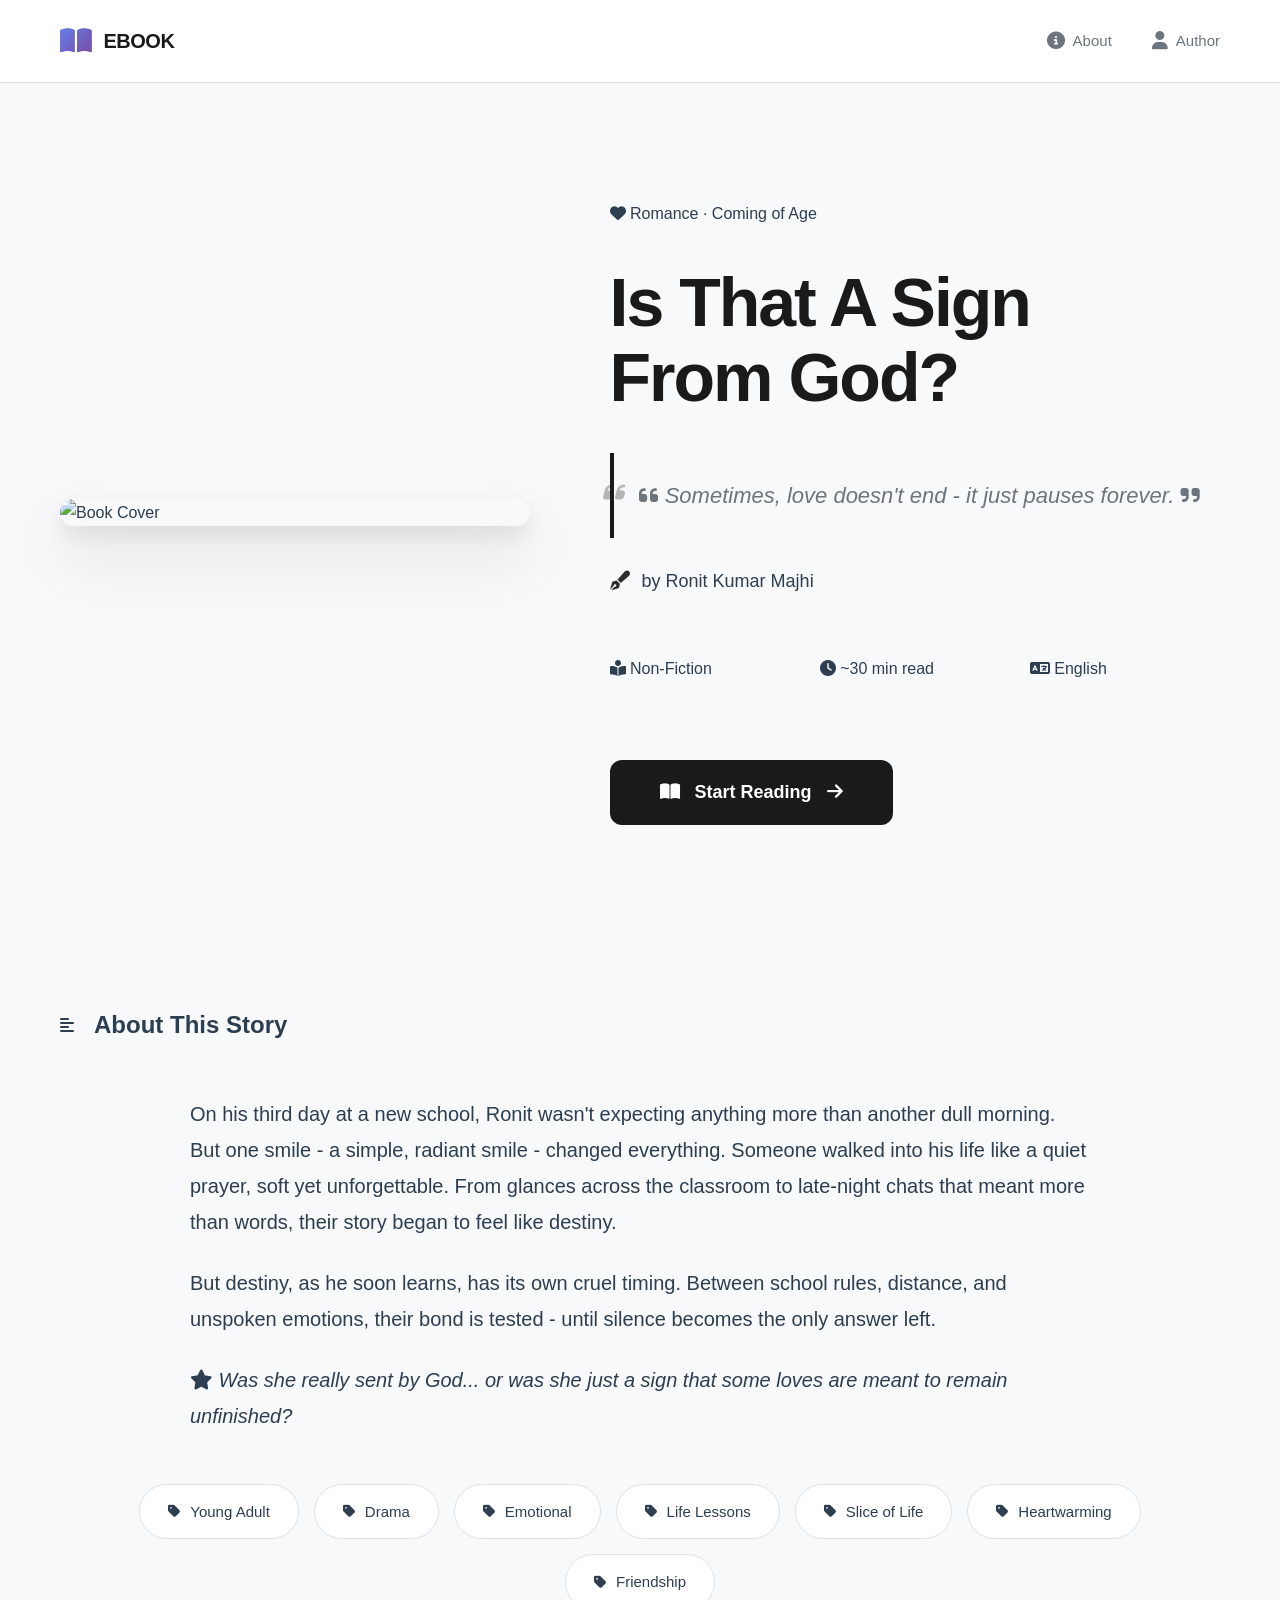
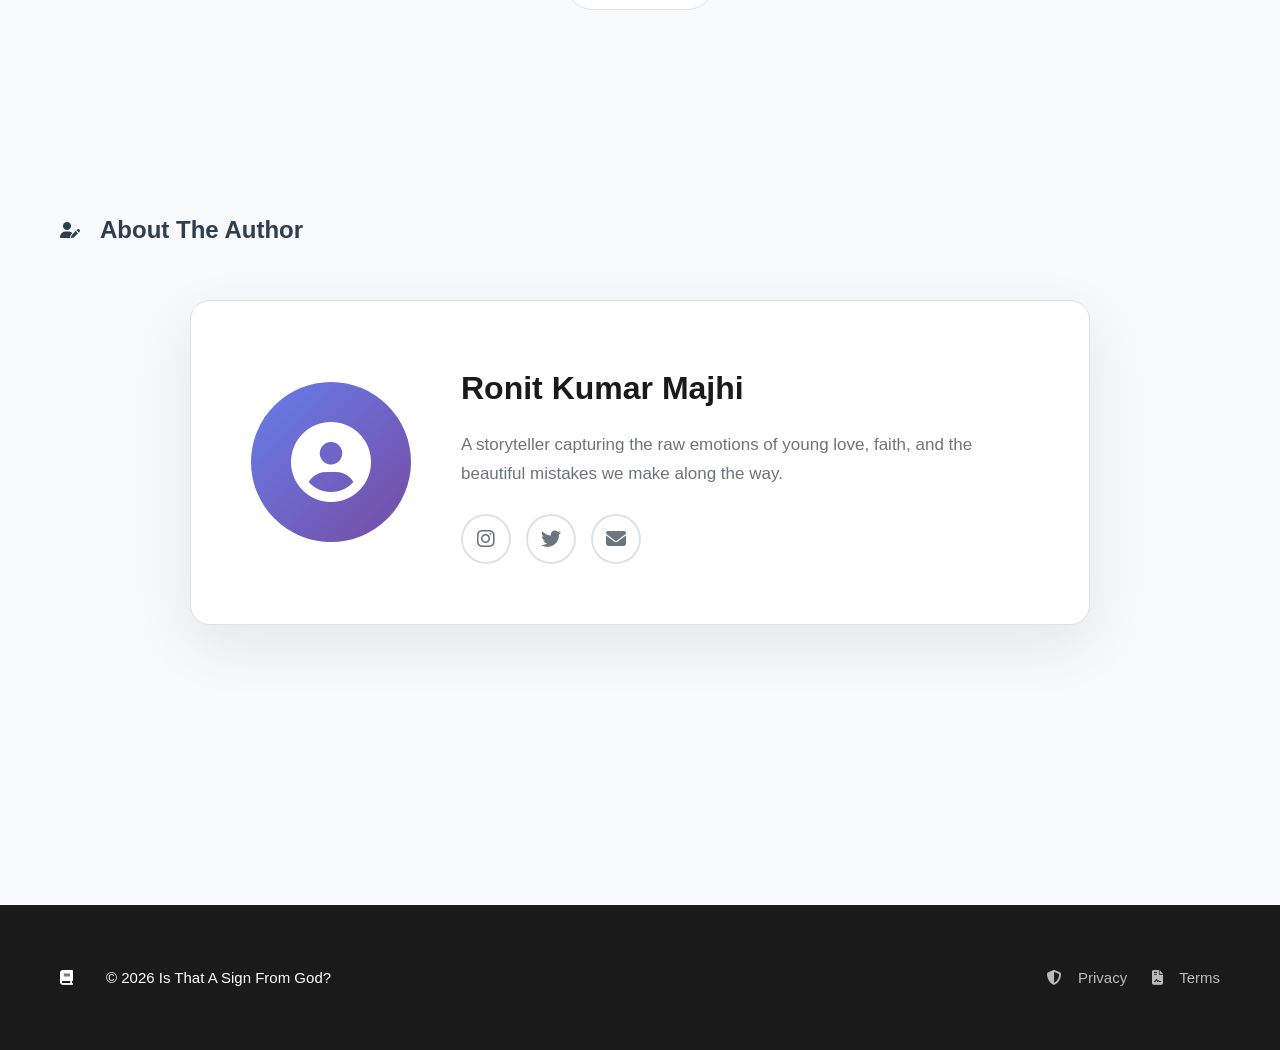
==== protected/story.html @ c8189203 "Add files via upload" ====
<!DOCTYPE html>
<html lang="en">
<head>
    <meta charset="UTF-8">
    <meta name="viewport" content="width=device-width, initial-scale=1.0">
    <title>Is That A Sign From God? - Story</title>
    <link rel="stylesheet" href="https://cdnjs.cloudflare.com/ajax/libs/font-awesome/6.4.0/css/all.min.css">
    <link rel="stylesheet" href="../css/story-styles.css">
</head>
<body>
    <!-- Progress Bar -->
    <div class="reading-progress" id="progressBar"></div>
    
    <!-- Minimalist Navigation -->
    <nav class="story-nav">
        <div class="nav-content">
            <a href="../index.html" class="back-link">
                <i class="fas fa-arrow-left"></i>
                <span>Back to Home</span>
            </a>
            <div class="reading-info">
                <i class="fas fa-clock"></i>
                <span id="readingTime">30 min read</span>
            </div>
        </div>
    </nav>

    <!-- Story Container -->
    <article class="story-container">
        <!-- Header -->
        <header class="story-header">
            <div class="header-bg">
                <img src="https://i.supaimg.com/da82ff61-82a1-4671-b822-8d604ecdeb33.png" alt="Story Header">
                <div class="header-overlay"></div>
            </div>
            <div class="header-content">
                <div class="story-meta">
                    <span><i class="fas fa-book-open"></i> Story</span>
                    <span><i class="fas fa-user"></i> Ronit Kumar Majhi</span>
                </div>
                <h1 class="story-title">Is That A Sign From God?</h1>
                <p class="story-subtitle">A Story of Faith, Love, and Destiny</p>
            </div>
        </header>

        <!-- Story Content -->
        <div class="story-content" id="storyText">
            <!-- Content will be loaded here by JavaScript -->
        </div>

        <!-- Story Footer -->
        <footer class="story-footer">
            <div class="footer-divider">
                <i class="fas fa-heart"></i>
            </div>
            <p class="footer-text">Thank you for reading</p>
            <a href="../index.html" class="footer-link">
                <i class="fas fa-home"></i>
                Return to Home
            </a>
        </footer>
    </article>

    <!-- Floating Actions -->
    <div class="floating-actions">
        <button class="action-btn" onclick="window.scrollTo({top: 0, behavior: 'smooth'})">
            <i class="fas fa-arrow-up"></i>
        </button>
        <button class="action-btn" onclick="adjustFontSize('increase')">
            <i class="fas fa-plus"></i>
        </button>
        <button class="action-btn" onclick="adjustFontSize('decrease')">
            <i class="fas fa-minus"></i>
        </button>
    </div>

    <script src="../js/auth.js"></script>
    <script src="content.js"></script>
</body>
</html>
---- css/story-styles.css ----
:root {
    --primary: #2c2c2c;
    --secondary: #f5f5f5;
    --accent: #4a4a4a;
    --text: #333;
    --text-light: #666;
    --border: #e0e0e0;
    --transition: all 0.3s ease;
    --font-size-base: 19px;
}

* {
    margin: 0;
    padding: 0;
    box-sizing: border-box;
}

body {
    font-family: -apple-system, BlinkMacSystemFont, 'Segoe UI', Roboto, 'Helvetica Neue', Arial, sans-serif;
    background: #fff;
    color: var(--text);
    line-height: 1.8;
    -webkit-font-smoothing: antialiased;
}

/* Reading Progress */
.reading-progress {
    position: fixed;
    top: 0;
    left: 0;
    height: 3px;
    background: var(--primary);
    width: 0%;
    z-index: 1001;
    transition: width 0.1s ease;
}

/* Story Navigation */
.story-nav {
    position: fixed;
    top: 0;
    left: 0;
    right: 0;
    background: rgba(255, 255, 255, 0.95);
    backdrop-filter: blur(10px);
    border-bottom: 1px solid var(--border);
    z-index: 1000;
}

.nav-content {
    max-width: 900px;
    margin: 0 auto;
    padding: 20px 40px;
    display: flex;
    justify-content: space-between;
    align-items: center;
}

.back-link {
    display: flex;
    align-items: center;
    gap: 8px;
    color: var(--text);
    text-decoration: none;
    transition: var(--transition);
    font-size: 14px;
}

.back-link:hover {
    color: var(--primary);
    transform: translateX(-3px);
}

.reading-info {
    display: flex;
    align-items: center;
    gap: 8px;
    color: var(--text-light);
    font-size: 14px;
}

/* Story Container */
.story-container {
    max-width: 900px;
    margin: 0 auto;
    padding-top: 70px;
}

/* Header */
.story-header {
    position: relative;
    height: 500px;
    margin-bottom: 60px;
    overflow: hidden;
    border-radius: 0 0 20px 20px;
}

.header-bg {
    position: absolute;
    top: 0;
    left: 0;
    right: 0;
    bottom: 0;
}

.header-bg img {
    width: 100%;
    height: 100%;
    object-fit: cover;
}

.header-overlay {
    position: absolute;
    top: 0;
    left: 0;
    right: 0;
    bottom: 0;
    background: linear-gradient(to bottom, transparent 40%, rgba(0,0,0,0.8));
}

.header-content {
    position: absolute;
    bottom: 0;
    left: 0;
    right: 0;
    padding: 40px;
    color: #fff;
}

.story-meta {
    display: flex;
    gap: 20px;
    margin-bottom: 15px;
    font-size: 14px;
    opacity: 0.9;
}

.story-meta span {
    display: flex;
    align-items: center;
    gap: 6px;
}

.story-title {
    font-size: 48px;
    font-weight: 700;
    margin-bottom: 10px;
    line-height: 1.2;
}

.story-subtitle {
    font-size: 18px;
    opacity: 0.9;
    font-style: italic;
}

/* Story Content */
.story-content {
    padding: 0 40px 60px;
}

.story-content p {
    font-size: var(--font-size-base);
    line-height: 1.8;
    margin-bottom: 24px;
    text-align: justify;
    color: var(--text);
}

.story-content p:first-of-type::first-letter {
    font-size: 72px;
    font-weight: 700;
    float: left;
    line-height: 60px;
    padding-right: 10px;
    color: var(--primary);
}

/* Highlight Styles */
.highlight-moment {
    background: var(--secondary);
    border-left: 4px solid var(--primary);
    padding: 25px 30px;
    margin: 40px 0;
    font-style: italic;
    border-radius: 0 8px 8px 0;
}

.dialogue-highlight {
    background: #fff;
    border: 1px solid var(--border);
    padding: 25px 30px;
    margin: 40px 0;
    border-radius: 8px;
    font-style: italic;
    color: var(--accent);
}

.turning-point {
    text-align: center;
    padding: 30px;
    background: var(--secondary);
    margin: 40px 0;
    font-weight: 500;
    border-radius: 8px;
}

.turning-point::before {
    content: '\f005';
    font-family: 'Font Awesome 6 Free';
    font-weight: 900;
    display: block;
    font-size: 24px;
    margin-bottom: 15px;
    color: var(--accent);
}

.memory-moment {
    background: linear-gradient(to right, var(--secondary), #fff);
    padding: 25px 30px;
    margin: 40px 0;
    border-left: 4px solid var(--accent);
    border-radius: 0 8px 8px 0;
}

.pivotal-moment {
    background: var(--secondary);
    padding: 30px;
    margin: 40px 0;
    border-radius: 8px;
    font-weight: 500;
    box-shadow: 0 4px 12px var(--shadow);
}

.consequence {
    background: #fff;
    border-left: 4px solid #e74c3c;
    padding: 25px 30px;
    margin: 40px 0;
    border-radius: 0 8px 8px 0;
}

.inner-thought {
    font-style: italic;
    color: var(--text-light);
    padding: 20px 30px;
    margin: 30px 0;
    background: var(--secondary);
    border-radius: 8px;
}

.realization {
    text-align: center;
    font-style: italic;
    color: var(--text-light);
    margin: 30px 0;
    font-size: 17px;
}

.inner-conflict {
    background: linear-gradient(135deg, var(--secondary), #fff);
    padding: 25px 30px;
    margin: 40px 0;
    border-radius: 8px;
    font-style: italic;
}

.reflection-box {
    text-align: center;
    padding: 40px;
    margin: 50px 0;
    border-top: 2px solid var(--border);
    border-bottom: 2px solid var(--border);
    font-style: italic;
    font-size: 20px;
    line-height: 1.8;
}

.closing-reflection {
    text-align: center;
    padding: 35px;
    margin: 50px 0;
    background: var(--secondary);
    border-radius: 8px;
    font-style: italic;
}

.quote {
    text-align: center;
    padding: 40px;
    margin: 50px 0;
    font-size: 22px;
    font-style: italic;
    color: var(--accent);
    border: 2px solid var(--border);
    border-left: none;
    border-right: none;
    position: relative;
}

.quote::before,
.quote::after {
    content: '\f10d';
    font-family: 'Font Awesome 6 Free';
    font-weight: 900;
    font-size: 30px;
    opacity: 0.2;
}

.quote::before {
    position: absolute;
    top: 10px;
    left: 20px;
}

.quote::after {
    content: '\f10e';
    position: absolute;
    bottom: 10px;
    right: 20px;
}

.emphasis-text {
    font-style: italic;
    color: var(--accent);
    font-weight: 500;
}

.story-end {
    text-align: center;
    font-size: 28px;
    margin: 60px 0;
    color: var(--primary);
    font-style: italic;
}

/* Story Footer */
.story-footer {
    text-align: center;
    padding: 60px 40px;
    border-top: 1px solid var(--border);
}

.footer-divider {
    font-size: 24px;
    color: #e74c3c;
    margin-bottom: 20px;
}

.footer-text {
    font-size: 18px;
    color: var(--text-light);
    margin-bottom: 20px;
}

.footer-link {
    display: inline-flex;
    align-items: center;
    gap: 10px;
    padding: 12px 24px;
    background: var(--primary);
    color: #fff;
    text-decoration: none;
    border-radius: 6px;
    transition: var(--transition);
}

.footer-link:hover {
    background: var(--accent);
}

/* Floating Actions */
.floating-actions {
    position: fixed;
    bottom: 30px;
    right: 30px;
    display: flex;
    flex-direction: column;
    gap: 10px;
    z-index: 900;
}

.action-btn {
    width: 50px;
    height: 50px;
    background: var(--primary);
    color: #fff;
    border: none;
    border-radius: 50%;
    cursor: pointer;
    transition: var(--transition);
    box-shadow: 0 4px 12px rgba(0,0,0,0.2);
    display: flex;
    align-items: center;
    justify-content: center;
    font-size: 18px;
}

.action-btn:hover {
    background: var(--accent);
    transform: scale(1.1);
}

/* Responsive */
@media (max-width: 768px) {
    .nav-content {
        padding: 15px 20px;
    }
    
    .back-link span {
        display: none;
    }
    
    .story-header {
        height: 400px;
        border-radius: 0;
    }
    
    .header-content {
        padding: 30px 20px;
    }
    
    .story-title {
        font-size: 32px;
    }
    
    .story-subtitle {
        font-size: 16px;
    }
    
    .story-content {
        padding: 0 20px 40px;
    }
    
    .story-content p {
        font-size: 17px;
    }
    
    .floating-actions {
        bottom: 20px;
        right: 20px;
    }
    
    .action-btn {
        width: 45px;
        height: 45px;
        font-size: 16px;
    }
}

/* Print Styles */
@media print {
    .story-nav,
    .floating-actions,
    .reading-progress {
        display: none;
    }
}
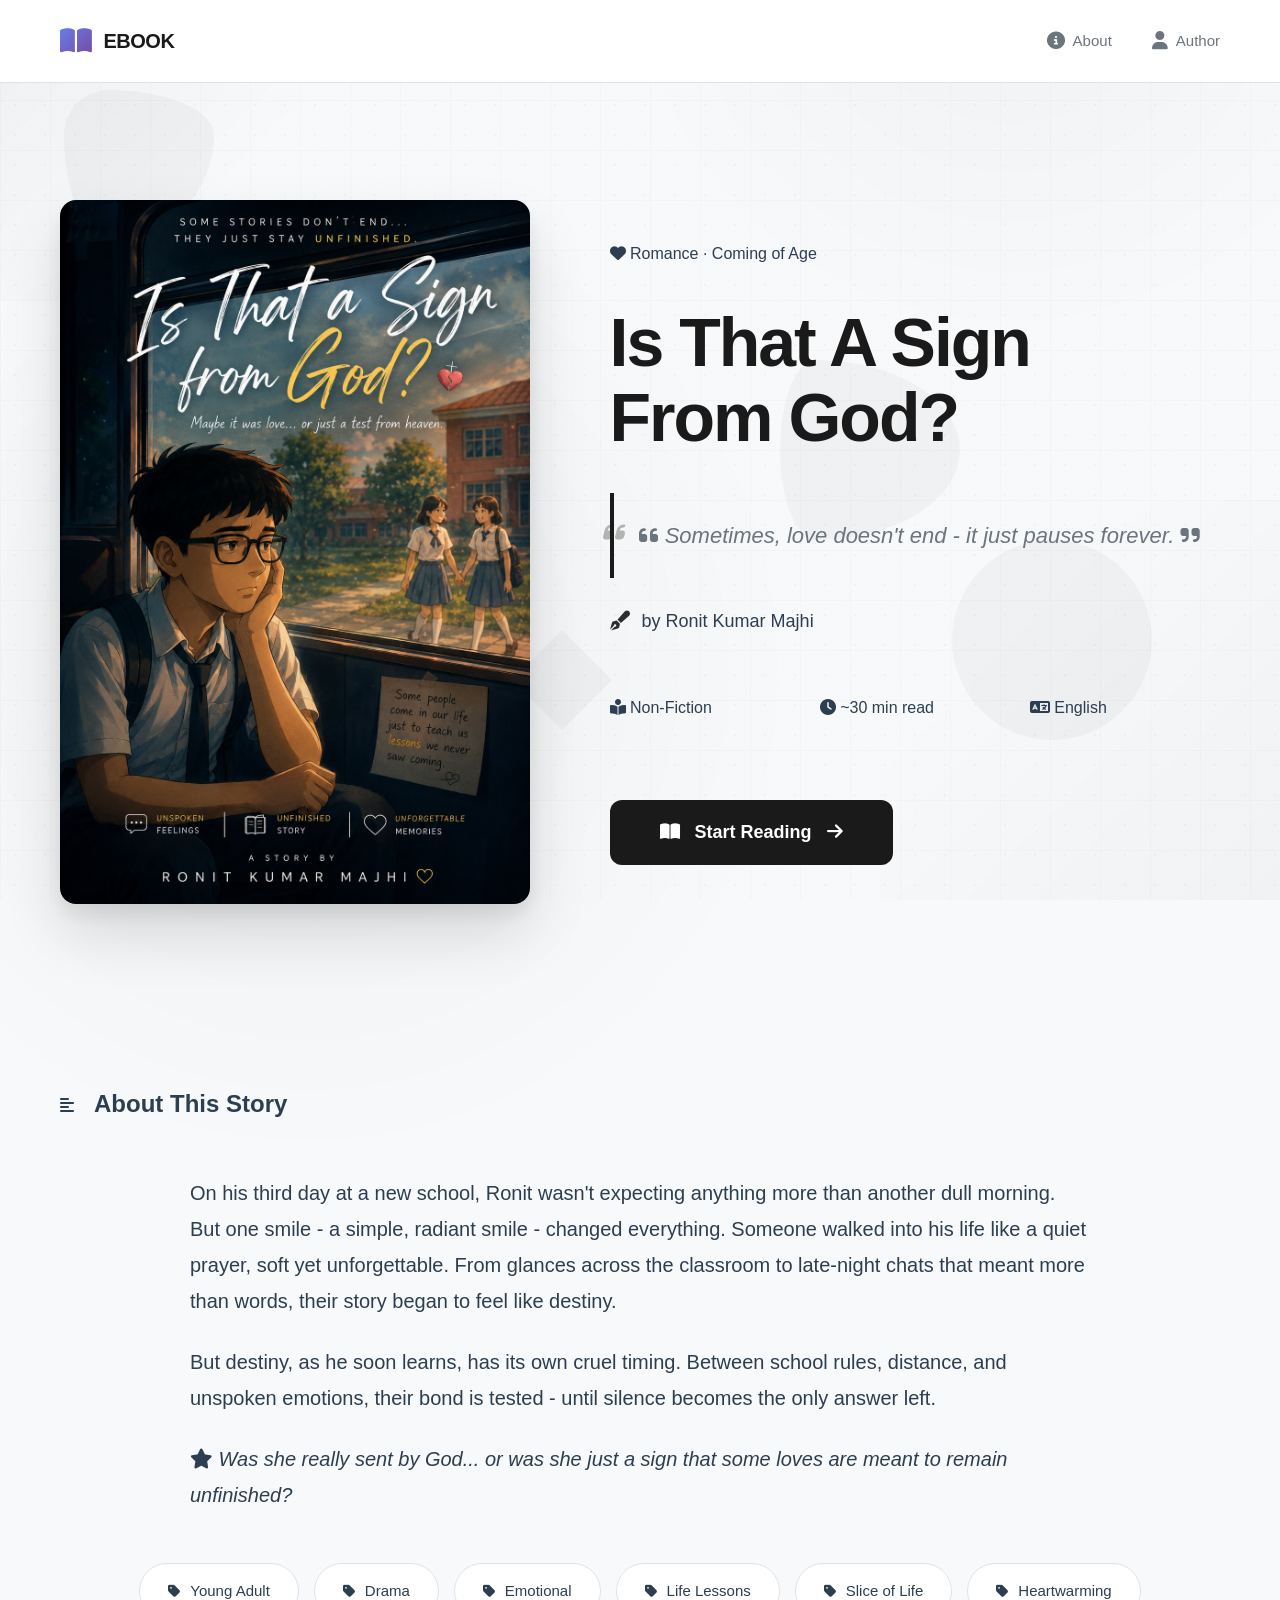
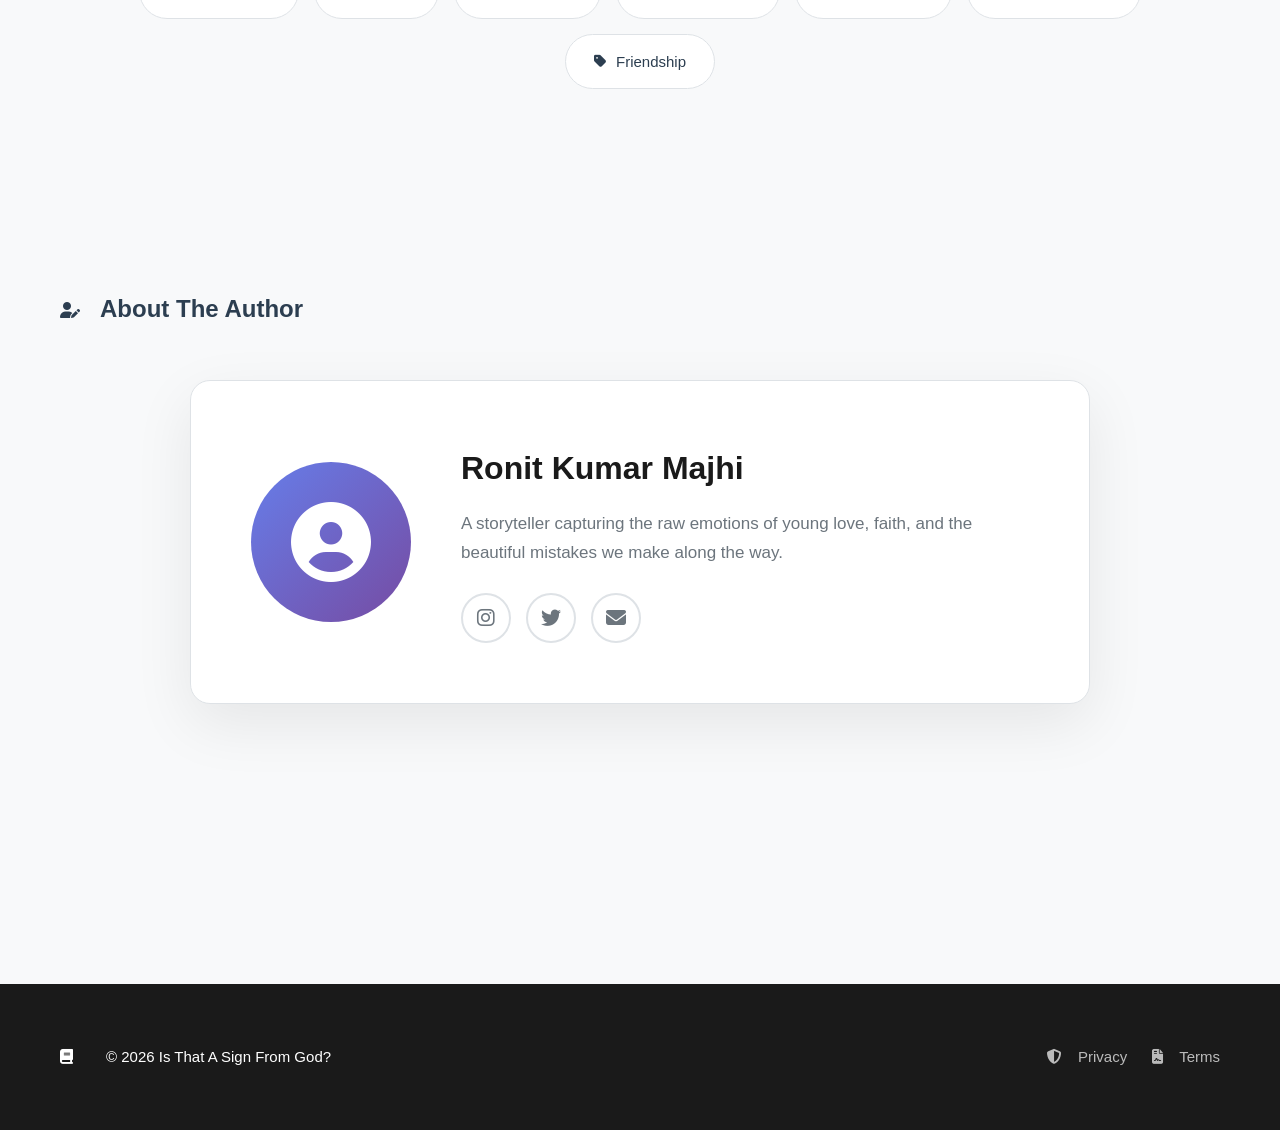
==== commit 03c2d0d2: "push" ====
--- a/protected/story.html
+++ b/protected/story.html
@@ -8,6 +8,20 @@
     <link rel="stylesheet" href="../css/story-styles.css">
 </head>
 <body>
+
+    <!-- Background Elements -->
+    <div class="bg-shapes">
+        <div class="shape shape-1"></div>
+        <div class="shape shape-2"></div>
+        <div class="shape shape-3"></div>
+    </div>
+    <div class="bg-grid"></div>
+    <div class="corner-accent corner-accent-tl"></div>
+    <div class="corner-accent corner-accent-br"></div>
+    <div class="noise-overlay"></div>
+
+
+
     <!-- Progress Bar -->
     <div class="reading-progress" id="progressBar"></div>
     
@@ -62,18 +76,14 @@
     </article>
 
     <!-- Floating Actions -->
-    <div class="floating-actions">
-        <button class="action-btn" onclick="window.scrollTo({top: 0, behavior: 'smooth'})">
-            <i class="fas fa-arrow-up"></i>
-        </button>
-        <button class="action-btn" onclick="adjustFontSize('increase')">
-            <i class="fas fa-plus"></i>
-        </button>
-        <button class="action-btn" onclick="adjustFontSize('decrease')">
-            <i class="fas fa-minus"></i>
-        </button>
-    </div>
-
+<div class="floating-actions">
+    <button class="action-btn" onclick="window.scrollTo({top: 0, behavior: 'smooth'})" title="Scroll to Top">
+        <i class="fas fa-arrow-up"></i>
+    </button>
+    <button class="action-btn" onclick="window.scrollTo({top: document.body.scrollHeight, behavior: 'smooth'})" title="Scroll to Bottom">
+        <i class="fas fa-arrow-down"></i>
+    </button>
+</div>
     <script src="../js/auth.js"></script>
     <script src="content.js"></script>
 </body>
--- a/css/story-styles.css
+++ b/css/story-styles.css
@@ -21,6 +21,134 @@
     color: var(--text);
     line-height: 1.8;
     -webkit-font-smoothing: antialiased;
+}
+
+/* Background Decorative Elements */
+body::before {
+    content: '';
+    position: fixed;
+    top: -30%;
+    right: -10%;
+    width: 600px;
+    height: 600px;
+    background: radial-gradient(circle, rgba(26, 26, 26, 0.03) 0%, transparent 70%);
+    border-radius: 50%;
+    z-index: -1;
+    pointer-events: none;
+}
+
+body::after {
+    content: '';
+    position: fixed;
+    bottom: -20%;
+    left: -10%;
+    width: 700px;
+    height: 700px;
+    background: radial-gradient(circle, rgba(26, 26, 26, 0.04) 0%, transparent 70%);
+    border-radius: 50%;
+    z-index: -1;
+    pointer-events: none;
+}
+
+/* Floating shapes */
+.bg-shapes {
+    position: fixed;
+    top: 0;
+    left: 0;
+    width: 100%;
+    height: 100%;
+    overflow: hidden;
+    z-index: -1;
+    pointer-events: none;
+}
+
+.shape {
+    position: absolute;
+    opacity: 0.02;
+    background: var(--primary);
+}
+
+.shape-1 {
+    top: 15%;
+    right: 10%;
+    width: 150px;
+    height: 150px;
+    border-radius: 50%;
+    animation: float 20s ease-in-out infinite;
+}
+
+.shape-2 {
+    bottom: 25%;
+    left: 8%;
+    width: 120px;
+    height: 120px;
+    transform: rotate(45deg);
+    animation: float 25s ease-in-out infinite reverse;
+}
+
+.shape-3 {
+    top: 50%;
+    right: 20%;
+    width: 100px;
+    height: 100px;
+    border-radius: 30% 70% 70% 30% / 30% 30% 70% 70%;
+    animation: float 30s ease-in-out infinite;
+}
+
+@keyframes float {
+    0%, 100% { transform: translateY(0) rotate(0deg); }
+    50% { transform: translateY(-40px) rotate(5deg); }
+}
+
+/* Grid pattern */
+.bg-grid {
+    position: fixed;
+    top: 0;
+    left: 0;
+    width: 100%;
+    height: 100%;
+    background-image: 
+        linear-gradient(rgba(26, 26, 26, 0.015) 1px, transparent 1px),
+        linear-gradient(90deg, rgba(26, 26, 26, 0.015) 1px, transparent 1px);
+    background-size: 60px 60px;
+    z-index: -1;
+    pointer-events: none;
+}
+
+/* Corner accents */
+.corner-accent {
+    position: fixed;
+    z-index: -1;
+    pointer-events: none;
+}
+
+.corner-accent-tl {
+    top: 0;
+    left: 0;
+    width: 250px;
+    height: 250px;
+    background: linear-gradient(135deg, rgba(26, 26, 26, 0.03) 0%, transparent 70%);
+}
+
+.corner-accent-br {
+    bottom: 0;
+    right: 0;
+    width: 300px;
+    height: 300px;
+    background: linear-gradient(-45deg, rgba(26, 26, 26, 0.025) 0%, transparent 70%);
+}
+
+/* Noise overlay */
+.noise-overlay {
+    position: fixed;
+    top: 0;
+    left: 0;
+    width: 100%;
+    height: 100%;
+    background-image: url('data:image/svg+xml;utf8,<svg xmlns="http://www.w3.org/2000/svg" width="200" height="200"><filter id="noise"><feTurbulence type="fractalNoise" baseFrequency="0.9" numOctaves="4" stitchTiles="stitch"/></filter><rect width="100%" height="100%" filter="url(%23noise)" opacity="0.02"/></svg>');
+    z-index: -1;
+    pointer-events: none;
+    opacity: 0.4;
 }
 
 /* Reading Progress */
